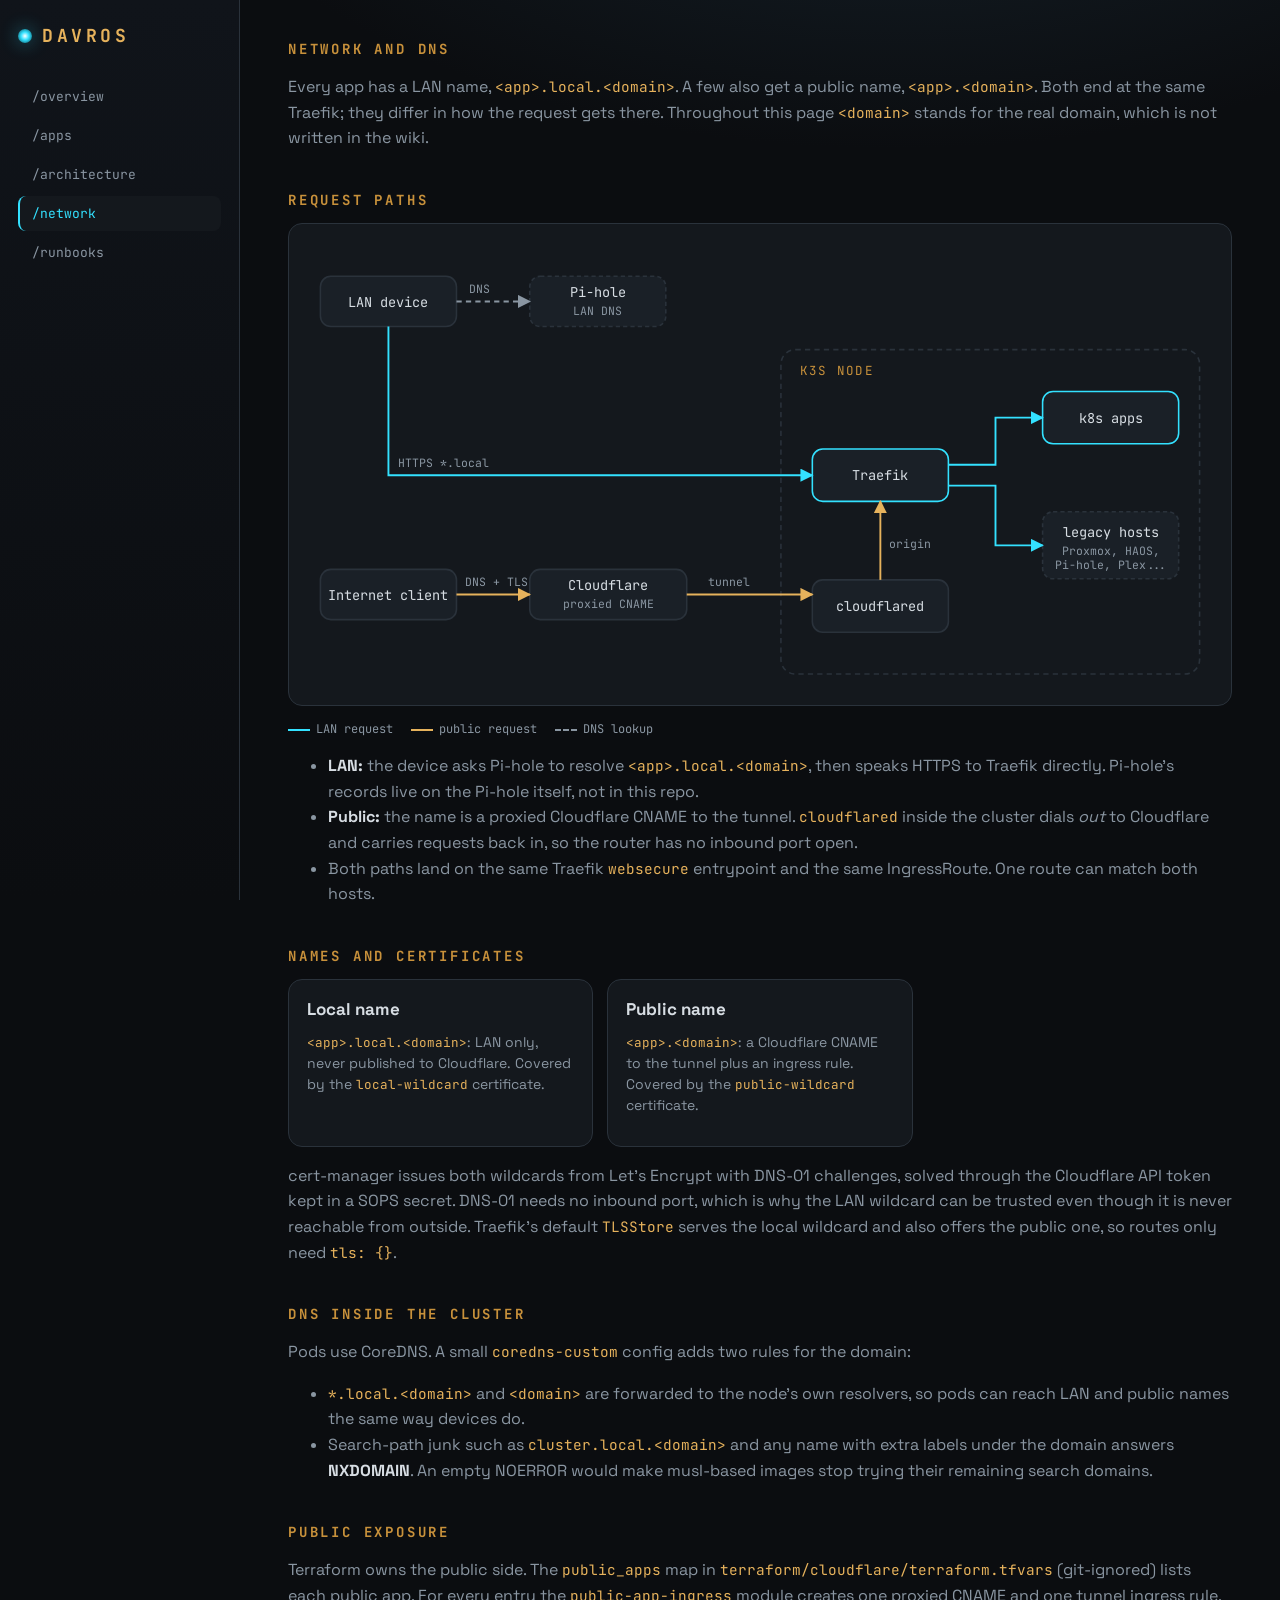
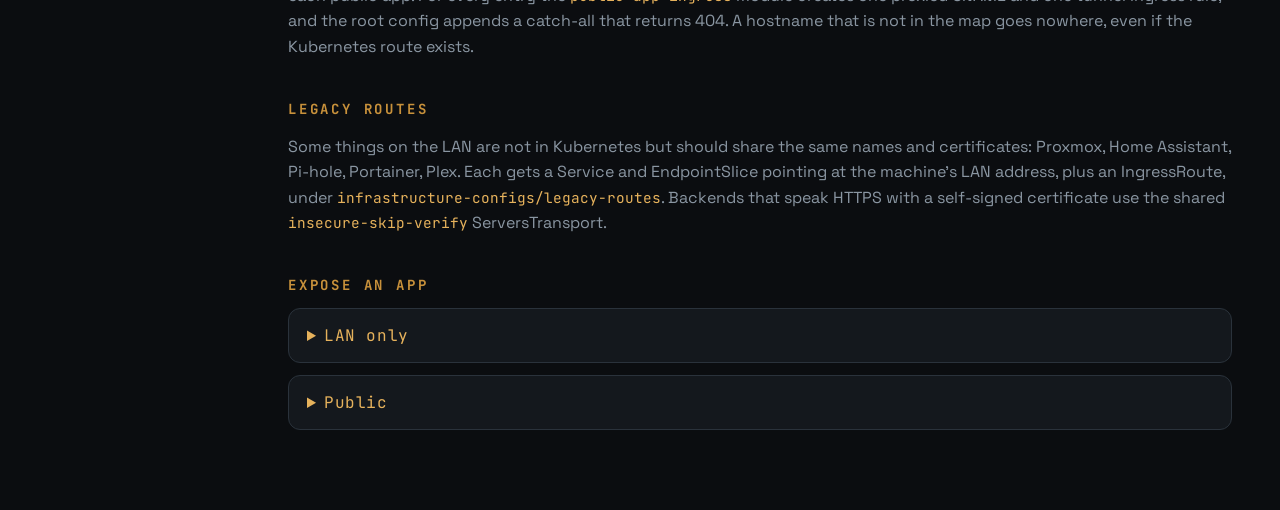
==== docs/wiki/network.html @ af8bdeab "feat: wiki architecture and network pages with component graphs" ====
<!doctype html>
<html lang="en">
<head>
  <meta charset="utf-8">
  <meta name="viewport" content="width=device-width,initial-scale=1">
  <title>Davros Network</title>
  <link rel="preconnect" href="https://fonts.gstatic.com" crossorigin>
  <link href="https://fonts.googleapis.com/css2?family=JetBrains+Mono:wght@400;700&family=Space+Grotesk:wght@400;500;700&display=swap" rel="stylesheet">
  <link rel="stylesheet" href="css/style.css">
</head>
<body data-page="network">
<svg class="diagram-defs" aria-hidden="true" focusable="false">
  <defs>
    <marker id="arrow" viewBox="0 0 10 10" refX="9" refY="5" markerWidth="7" markerHeight="7" orient="auto"><path d="M0 0L10 5L0 10z" fill="#33e1ff"/></marker>
    <marker id="arrow-pub" viewBox="0 0 10 10" refX="9" refY="5" markerWidth="7" markerHeight="7" orient="auto"><path d="M0 0L10 5L0 10z" fill="#e6b25c"/></marker>
    <marker id="arrow-mute" viewBox="0 0 10 10" refX="9" refY="5" markerWidth="7" markerHeight="7" orient="auto"><path d="M0 0L10 5L0 10z" fill="#8a96a2"/></marker>
  </defs>
</svg>
<main>
  <section class="section">
    <h2>Network and DNS</h2>
    <p>Every app has a LAN name, <code>&lt;app&gt;.local.&lt;domain&gt;</code>. A few also get a public name, <code>&lt;app&gt;.&lt;domain&gt;</code>. Both end at the same Traefik; they differ in how the request gets there. Throughout this page <code>&lt;domain&gt;</code> stands for the real domain, which is not written in the wiki.</p>
  </section>

  <section class="section">
    <h2>Request paths</h2>
    <div class="diagram-wrap">
    <svg class="diagram" viewBox="0 0 900 460" role="img" aria-label="Two request paths. LAN: a device asks Pi-hole for a local name, then connects to Traefik over HTTPS. Public: an internet client reaches Cloudflare, which forwards through the tunnel to cloudflared in the cluster, then to Traefik. Traefik routes to apps and to legacy LAN hosts.">
      <rect class="box" x="470" y="120" width="400" height="310" rx="14"/>
      <text class="title" x="488" y="144">K3S NODE</text>

      <rect class="node" x="30" y="50" width="130" height="48" rx="10"/>
      <text x="95" y="79">LAN device</text>
      <rect class="node dim" x="230" y="50" width="130" height="48" rx="10"/>
      <text x="295" y="70">Pi-hole</text>
      <text class="sub" x="295" y="87">LAN DNS</text>
      <path class="edge git" d="M160 74H230"/>
      <text class="label" x="172" y="66">DNS</text>

      <rect class="node" x="30" y="330" width="130" height="48" rx="10"/>
      <text x="95" y="359">Internet client</text>
      <rect class="node" x="230" y="330" width="150" height="48" rx="10"/>
      <text x="305" y="350">Cloudflare</text>
      <text class="sub" x="305" y="367">proxied CNAME</text>
      <path class="edge pub" d="M160 354H230"/>
      <text class="label" x="168" y="346">DNS + TLS</text>

      <rect class="node hot" x="500" y="215" width="130" height="50" rx="10"/>
      <text x="565" y="245">Traefik</text>
      <rect class="node" x="500" y="340" width="130" height="50" rx="10"/>
      <text x="565" y="370">cloudflared</text>
      <rect class="node hot" x="720" y="160" width="130" height="50" rx="10"/>
      <text x="785" y="190">k8s apps</text>
      <rect class="node dim" x="720" y="275" width="130" height="64" rx="10"/>
      <text x="785" y="299">legacy hosts</text>
      <text class="sub" x="785" y="316">Proxmox, HAOS,</text>
      <text class="sub" x="785" y="330">Pi-hole, Plex...</text>

      <path class="edge" d="M95 98V240H500"/>
      <path class="edge pub" d="M380 354H500"/>
      <path class="edge pub" d="M565 340V265"/>
      <path class="edge" d="M630 230H675V185H720"/>
      <path class="edge" d="M630 250H675V307H720"/>

      <text class="label" x="104" y="232">HTTPS *.local</text>
      <text class="label" x="400" y="346">tunnel</text>
      <text class="label" x="573" y="310">origin</text>
    </svg>
    </div>
    <div class="legend"><span><i></i>LAN request</span><span><i class="pub"></i>public request</span><span><i class="git"></i>DNS lookup</span></div>
    <ul>
      <li><strong>LAN:</strong> the device asks Pi-hole to resolve <code>&lt;app&gt;.local.&lt;domain&gt;</code>, then speaks HTTPS to Traefik directly. Pi-hole's records live on the Pi-hole itself, not in this repo.</li>
      <li><strong>Public:</strong> the name is a proxied Cloudflare CNAME to the tunnel. <code>cloudflared</code> inside the cluster dials <em>out</em> to Cloudflare and carries requests back in, so the router has no inbound port open.</li>
      <li>Both paths land on the same Traefik <code>websecure</code> entrypoint and the same IngressRoute. One route can match both hosts.</li>
    </ul>
  </section>

  <section class="section">
    <h2>Names and certificates</h2>
    <div class="grid">
      <div class="card"><h3>Local name</h3><p><code>&lt;app&gt;.local.&lt;domain&gt;</code>: LAN only, never published to Cloudflare. Covered by the <code>local-wildcard</code> certificate.</p></div>
      <div class="card"><h3>Public name</h3><p><code>&lt;app&gt;.&lt;domain&gt;</code>: a Cloudflare CNAME to the tunnel plus an ingress rule. Covered by the <code>public-wildcard</code> certificate.</p></div>
    </div>
    <p>cert-manager issues both wildcards from Let's Encrypt with DNS-01 challenges, solved through the Cloudflare API token kept in a SOPS secret. DNS-01 needs no inbound port, which is why the LAN wildcard can be trusted even though it is never reachable from outside. Traefik's default <code>TLSStore</code> serves the local wildcard and also offers the public one, so routes only need <code>tls: {}</code>.</p>
  </section>

  <section class="section">
    <h2>DNS inside the cluster</h2>
    <p>Pods use CoreDNS. A small <code>coredns-custom</code> config adds two rules for the domain:</p>
    <ul>
      <li><code>*.local.&lt;domain&gt;</code> and <code>&lt;domain&gt;</code> are forwarded to the node's own resolvers, so pods can reach LAN and public names the same way devices do.</li>
      <li>Search-path junk such as <code>cluster.local.&lt;domain&gt;</code> and any name with extra labels under the domain answers <strong>NXDOMAIN</strong>. An empty NOERROR would make musl-based images stop trying their remaining search domains.</li>
    </ul>
  </section>

  <section class="section">
    <h2>Public exposure</h2>
    <p>Terraform owns the public side. The <code>public_apps</code> map in <code>terraform/cloudflare/terraform.tfvars</code> (git-ignored) lists each public app. For every entry the <code>public-app-ingress</code> module creates one proxied CNAME and one tunnel ingress rule, and the root config appends a catch-all that returns 404. A hostname that is not in the map goes nowhere, even if the Kubernetes route exists.</p>
  </section>

  <section class="section">
    <h2>Legacy routes</h2>
    <p>Some things on the LAN are not in Kubernetes but should share the same names and certificates: Proxmox, Home Assistant, Pi-hole, Portainer, Plex. Each gets a Service and EndpointSlice pointing at the machine's LAN address, plus an IngressRoute, under <code>infrastructure-configs/legacy-routes</code>. Backends that speak HTTPS with a self-signed certificate use the shared <code>insecure-skip-verify</code> ServersTransport.</p>
  </section>

  <section class="section">
    <h2>Expose an app</h2>
    <details id="lan-only">
      <summary>LAN only</summary>
      <p>Add an IngressRoute with a single host. Nothing else is needed.</p>
<pre><code>entryPoints: [websecure]
routes:
  - kind: Rule
    match: Host(`&lt;app&gt;.local.&lt;domain&gt;`)
    services:
      - name: &lt;app&gt;
        port: &lt;port&gt;
tls: {}</code></pre>
      <p>Add a record for the name on the Pi-hole if it does not already resolve (REAL, outside this repo).</p>
    </details>
    <details id="public">
      <summary>Public</summary>
      <ol>
        <li>Add <code>|| Host(`&lt;app&gt;.&lt;domain&gt;`)</code> to the route's <code>match</code>.</li>
        <li>Add the app to <code>public_apps</code> in <code>terraform.tfvars</code> with its <code>target_url</code>.</li>
        <li>Run <code>make apply-cloudflare</code> (REAL).</li>
        <li>Verify against a public resolver, not the Pi-hole.</li>
      </ol>
<pre><code>dig +short &lt;app&gt;.&lt;domain&gt; @1.1.1.1
dig +short &lt;app&gt;.&lt;domain&gt; @&lt;pihole-ip&gt;</code></pre>
      <p><strong>Gotcha:</strong> if the public resolver answers but the Pi-hole returns nothing, the Pi-hole cached the earlier empty answer. LAN devices fail until its DNS cache is flushed. Flush the device's cache or toggle its Wi-Fi after that.</p>
    </details>
  </section>
</main>
<script src="js/app.js"></script>
</body>
</html>
---- docs/wiki/css/style.css ----
:root {
  --bg: #0b0d10;
  --panel: #14181d;
  --panel2: #1a2027;
  --line: #2a323b;
  --text: #d7dde3;
  --mute: #8a96a2;
  --bronze: #c8913b;
  --bronze2: #e6b25c;
  --cyan: #33e1ff;
  --glow: 0 0 18px rgba(51, 225, 255, 0.45);
  --mono: "JetBrains Mono", ui-monospace, "SF Mono", Menlo, monospace;
  --sans: "Space Grotesk", system-ui, sans-serif;
}

* { box-sizing: border-box; }

body {
  margin: 0;
  background: radial-gradient(1200px 600px at 70% -10%, #16222b 0, transparent 60%), var(--bg);
  color: var(--text);
  font-family: var(--sans);
  display: grid;
  grid-template-columns: 240px 1fr;
  min-height: 100vh;
}

aside {
  border-right: 1px solid var(--line);
  padding: 24px 18px;
  background: linear-gradient(#10141a, #0b0d10);
  position: sticky;
  top: 0;
  height: 100vh;
}

.logo {
  font-family: var(--mono);
  font-weight: 700;
  letter-spacing: 0.2em;
  color: var(--bronze2);
  font-size: 18px;
  display: flex;
  align-items: center;
  gap: 10px;
}

.eye {
  width: 14px;
  height: 14px;
  border-radius: 50%;
  background: radial-gradient(circle, #fff 0, var(--cyan) 40%, #06424d 100%);
  box-shadow: var(--glow);
  animation: pulse 3s infinite;
}
@keyframes pulse { 50% { opacity: 0.55; } }

nav { margin-top: 32px; display: grid; gap: 4px; }
nav a {
  color: var(--mute);
  text-decoration: none;
  padding: 9px 12px;
  border-radius: 8px;
  font-family: var(--mono);
  font-size: 13px;
  border-left: 2px solid transparent;
}
nav a:hover, nav a.on { color: var(--cyan); background: var(--panel); border-left-color: var(--cyan); }

main { padding: 40px 48px; max-width: 1100px; width: 100%; min-width: 0; }

.hero {
  display: flex;
  gap: 28px;
  align-items: center;
  padding: 32px;
  border: 1px solid var(--line);
  border-radius: 16px;
  background: linear-gradient(135deg, var(--panel), #0f1419);
  position: relative;
  overflow: hidden;
}
.hero::after {
  content: "";
  position: absolute;
  right: -60px;
  top: -60px;
  width: 260px;
  height: 260px;
  border-radius: 50%;
  border: 1px solid rgba(200, 145, 59, 0.25);
  box-shadow: inset 0 0 60px rgba(51, 225, 255, 0.08);
  pointer-events: none;
}
.hero-img {
  flex: none;
  width: 96px;
  height: 96px;
  border-radius: 50%;
  object-fit: cover;
  border: 2px solid var(--bronze);
  box-shadow: 0 8px 30px rgba(200, 145, 59, 0.25);
}
h1 { font-family: var(--mono); margin: 0 0 8px; font-size: 34px; letter-spacing: 0.08em; color: var(--bronze2); }
.hero p { margin: 0; color: var(--mute); max-width: 56ch; line-height: 1.55; }

.stats { display: grid; grid-template-columns: repeat(4, 1fr); gap: 14px; margin: 22px 0 34px; }
.stat { background: var(--panel); border: 1px solid var(--line); border-radius: 12px; padding: 16px; }
.stat b { display: block; font-family: var(--mono); font-size: 26px; color: var(--cyan); }
.stat span { color: var(--mute); font-size: 12px; text-transform: uppercase; letter-spacing: 0.12em; }

h2 {
  font-family: var(--mono);
  font-size: 14px;
  letter-spacing: 0.2em;
  text-transform: uppercase;
  color: var(--bronze);
  margin: 0 0 14px;
}
.section { margin-bottom: 40px; }
.section p, .section li { color: var(--mute); line-height: 1.6; }
.section strong { color: var(--text); }
a { color: var(--cyan); }

.bar { display: flex; gap: 10px; margin-bottom: 16px; flex-wrap: wrap; }
input[type="search"] {
  flex: 1;
  min-width: 200px;
  background: var(--panel);
  border: 1px solid var(--line);
  color: var(--text);
  padding: 10px 14px;
  border-radius: 10px;
  font-family: inherit;
  font-size: 15px;
}
input[type="search"]:focus { outline: none; border-color: var(--cyan); box-shadow: var(--glow); }
.chip {
  padding: 9px 14px;
  border-radius: 999px;
  border: 1px solid var(--line);
  background: var(--panel);
  color: var(--mute);
  font: inherit;
  font-size: 13px;
  cursor: pointer;
}
.chip:focus-visible, nav a:focus-visible { outline: 2px solid var(--cyan); outline-offset: 2px; }
.chip:hover { border-color: var(--cyan); }
.chip[aria-pressed="true"] { color: #001418; background: var(--cyan); border-color: var(--cyan); }

.grid { display: grid; grid-template-columns: repeat(auto-fill, minmax(260px, 1fr)); gap: 14px; }
.card {
  background: var(--panel);
  border: 1px solid var(--line);
  border-radius: 14px;
  padding: 18px;
  transition: transform 0.2s, border-color 0.2s, box-shadow 0.2s;
}
.card:hover { transform: translateY(-3px); border-color: var(--cyan); box-shadow: var(--glow); }
.card h3 { margin: 0 0 4px; font-size: 17px; }
.ns { font-family: var(--mono); font-size: 12px; color: var(--mute); overflow-wrap: anywhere; }
.card p { color: var(--mute); font-size: 14px; line-height: 1.5; margin: 12px 0; }
.tags { display: flex; gap: 6px; flex-wrap: wrap; }
.tag {
  font-family: var(--mono);
  font-size: 11px;
  padding: 3px 8px;
  border-radius: 6px;
  background: var(--panel2);
  border: 1px solid var(--line);
}
.tag.pub { color: var(--bronze2); border-color: rgba(200, 145, 59, 0.4); }
.tag.lan { color: var(--cyan); border-color: rgba(51, 225, 255, 0.35); }
.hostlist { margin-top: 12px; font-family: var(--mono); font-size: 11px; color: var(--mute); display: grid; gap: 2px; overflow-wrap: anywhere; }
.empty { color: var(--mute); padding: 30px 0; font-family: var(--mono); }

pre {
  background: #080a0d;
  border: 1px solid var(--line);
  border-left: 3px solid var(--bronze);
  border-radius: 10px;
  padding: 14px;
  font-family: var(--mono);
  font-size: 13px;
  color: #9fe9f7;
  overflow: auto;
  margin: 12px 0;
}
code { font-family: var(--mono); font-size: 0.9em; color: var(--bronze2); overflow-wrap: anywhere; }
pre code { color: inherit; font-size: inherit; overflow-wrap: normal; }

details {
  background: var(--panel);
  border: 1px solid var(--line);
  border-radius: 12px;
  padding: 0 18px;
  margin-bottom: 12px;
}
details[open] { border-color: rgba(200, 145, 59, 0.5); }
summary {
  cursor: pointer;
  padding: 16px 0;
  font-family: var(--mono);
  color: var(--bronze2);
  letter-spacing: 0.04em;
}
details > :not(summary) { margin-bottom: 16px; }
details ol { padding-left: 20px; color: var(--mute); line-height: 1.7; }

.diagram-wrap { overflow-x: auto; }
.diagram { min-width: 640px; width: 100%; height: auto; background: var(--panel); border: 1px solid var(--line); border-radius: 14px; }
.diagram .box { fill: none; stroke: var(--line); stroke-width: 1.5; stroke-dasharray: 5 4; }
.diagram .box.host { stroke: var(--bronze); }
.diagram .node { fill: var(--panel2); stroke: var(--line); stroke-width: 1.5; }
.diagram .node.hot { stroke: var(--cyan); }
.diagram text { fill: var(--text); font-family: var(--mono); font-size: 13px; text-anchor: middle; }
.diagram .label { fill: var(--mute); font-size: 11px; text-anchor: start; }
.diagram .title { fill: var(--bronze); font-size: 12px; letter-spacing: 0.1em; text-anchor: start; }
.diagram .edge { stroke: var(--cyan); stroke-width: 1.8; fill: none; marker-end: url(#arrow); }
.diagram .edge.pub { stroke: var(--bronze2); marker-end: url(#arrow-pub); }
.diagram .edge.git { stroke: var(--mute); stroke-dasharray: 5 4; marker-end: url(#arrow-mute); }

@media (max-width: 800px) {
  body { grid-template-columns: minmax(0, 1fr); grid-template-rows: auto 1fr; align-content: start; }
  aside { position: static; height: auto; padding: 16px; }
  nav { margin-top: 14px; display: flex; flex-wrap: wrap; }
  main { padding: 24px 16px; }
  .stats { grid-template-columns: 1fr 1fr; }
  .hero { flex-direction: column; align-items: flex-start; }
}

@media (prefers-reduced-motion: reduce) {
  .eye { animation: none; }
  .card { transition: none; }
  .card:hover { transform: none; }
}

.diagram .sub { fill: var(--mute); font-size: 11px; }
.diagram .node.dim { stroke-dasharray: 4 3; }
.diagram-defs { position: absolute; width: 0; height: 0; overflow: hidden; }
.legend { display: flex; gap: 18px; flex-wrap: wrap; font-family: var(--mono); font-size: 12px; color: var(--mute); margin: 10px 0 0; }
.legend i { display: inline-block; width: 22px; height: 0; border-top: 2px solid var(--cyan); vertical-align: middle; margin-right: 6px; }
.legend i.pub { border-top-color: var(--bronze2); }
.legend i.git { border-top: 2px dashed var(--mute); }
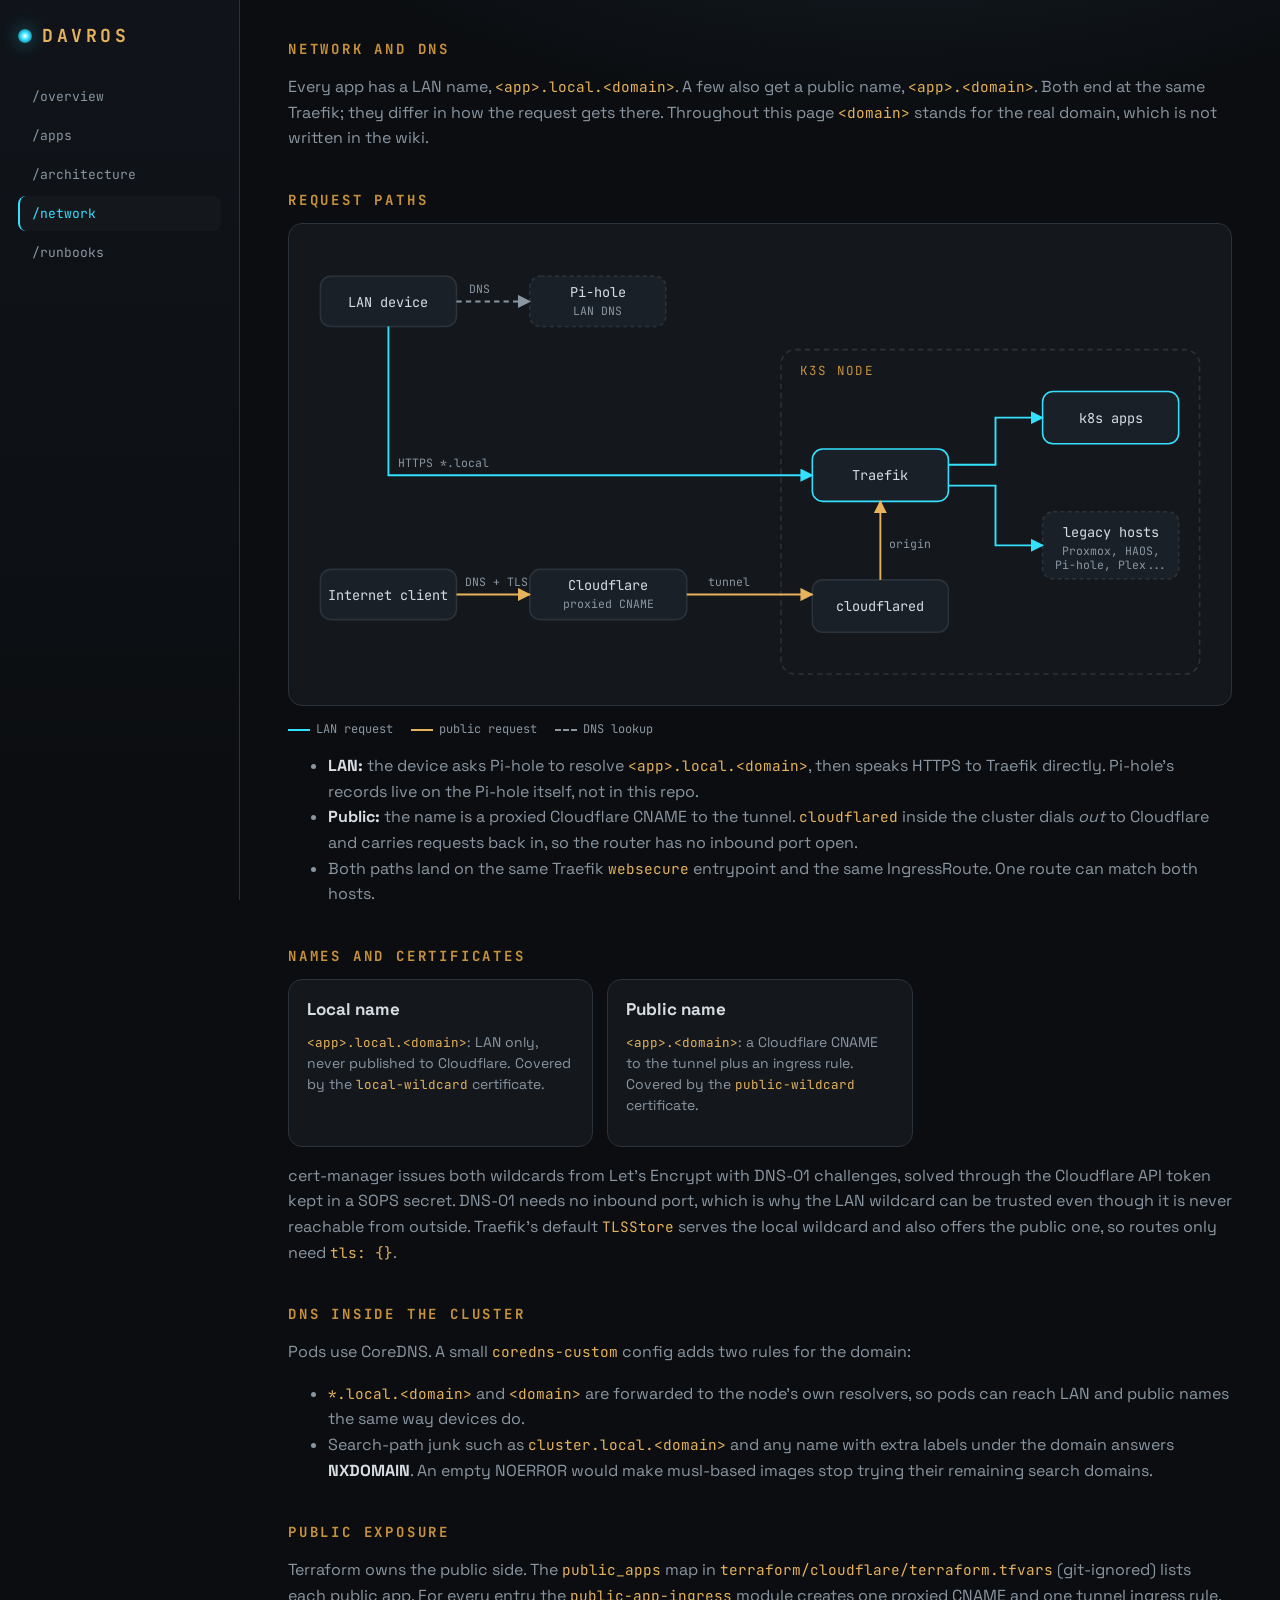
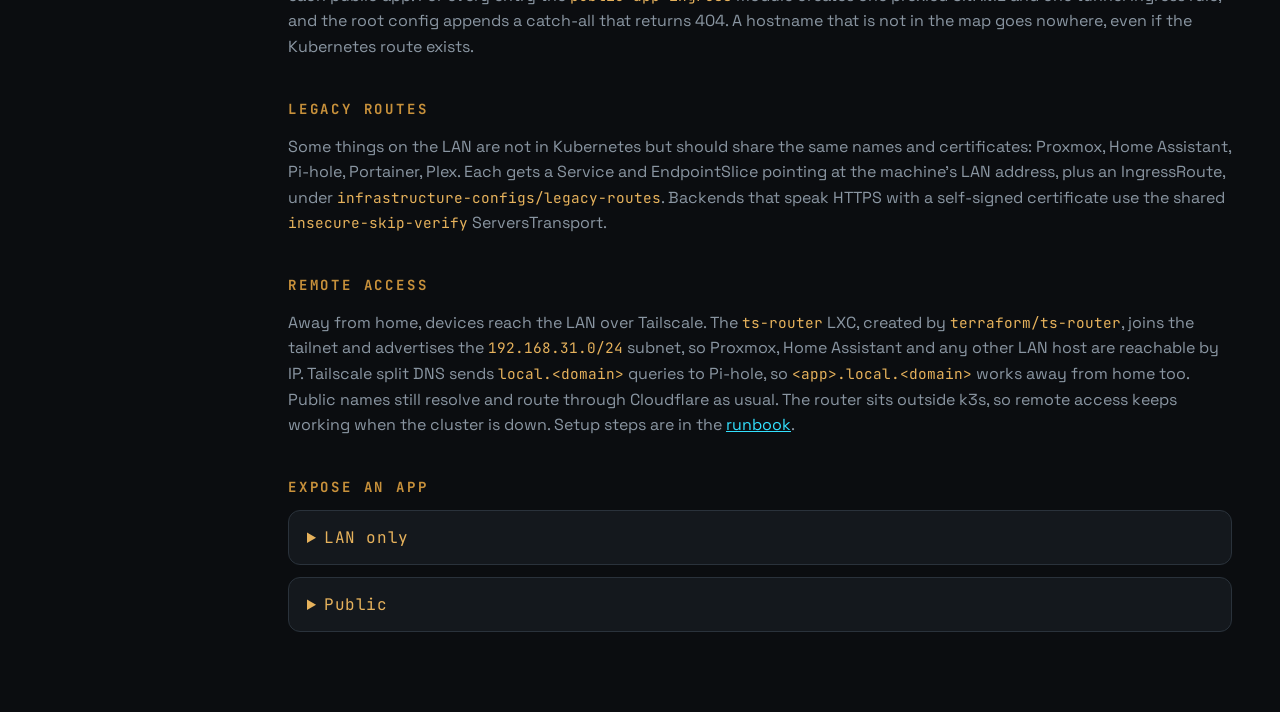
==== commit 365dc31b: "feat: add tailscale" ====
--- a/docs/wiki/network.html
+++ b/docs/wiki/network.html
@@ -104,6 +104,11 @@
   </section>
 
   <section class="section">
+    <h2>Remote access</h2>
+    <p>Away from home, devices reach the LAN over Tailscale. The <code>ts-router</code> LXC, created by <code>terraform/ts-router</code>, joins the tailnet and advertises the <code>192.168.31.0/24</code> subnet, so Proxmox, Home Assistant and any other LAN host are reachable by IP. Tailscale split DNS sends <code>local.&lt;domain&gt;</code> queries to Pi-hole, so <code>&lt;app&gt;.local.&lt;domain&gt;</code> works away from home too. Public names still resolve and route through Cloudflare as usual. The router sits outside k3s, so remote access keeps working when the cluster is down. Setup steps are in the <a href="runbooks.html#vpn">runbook</a>.</p>
+  </section>
+
+  <section class="section">
     <h2>Expose an app</h2>
     <details id="lan-only">
       <summary>LAN only</summary>
